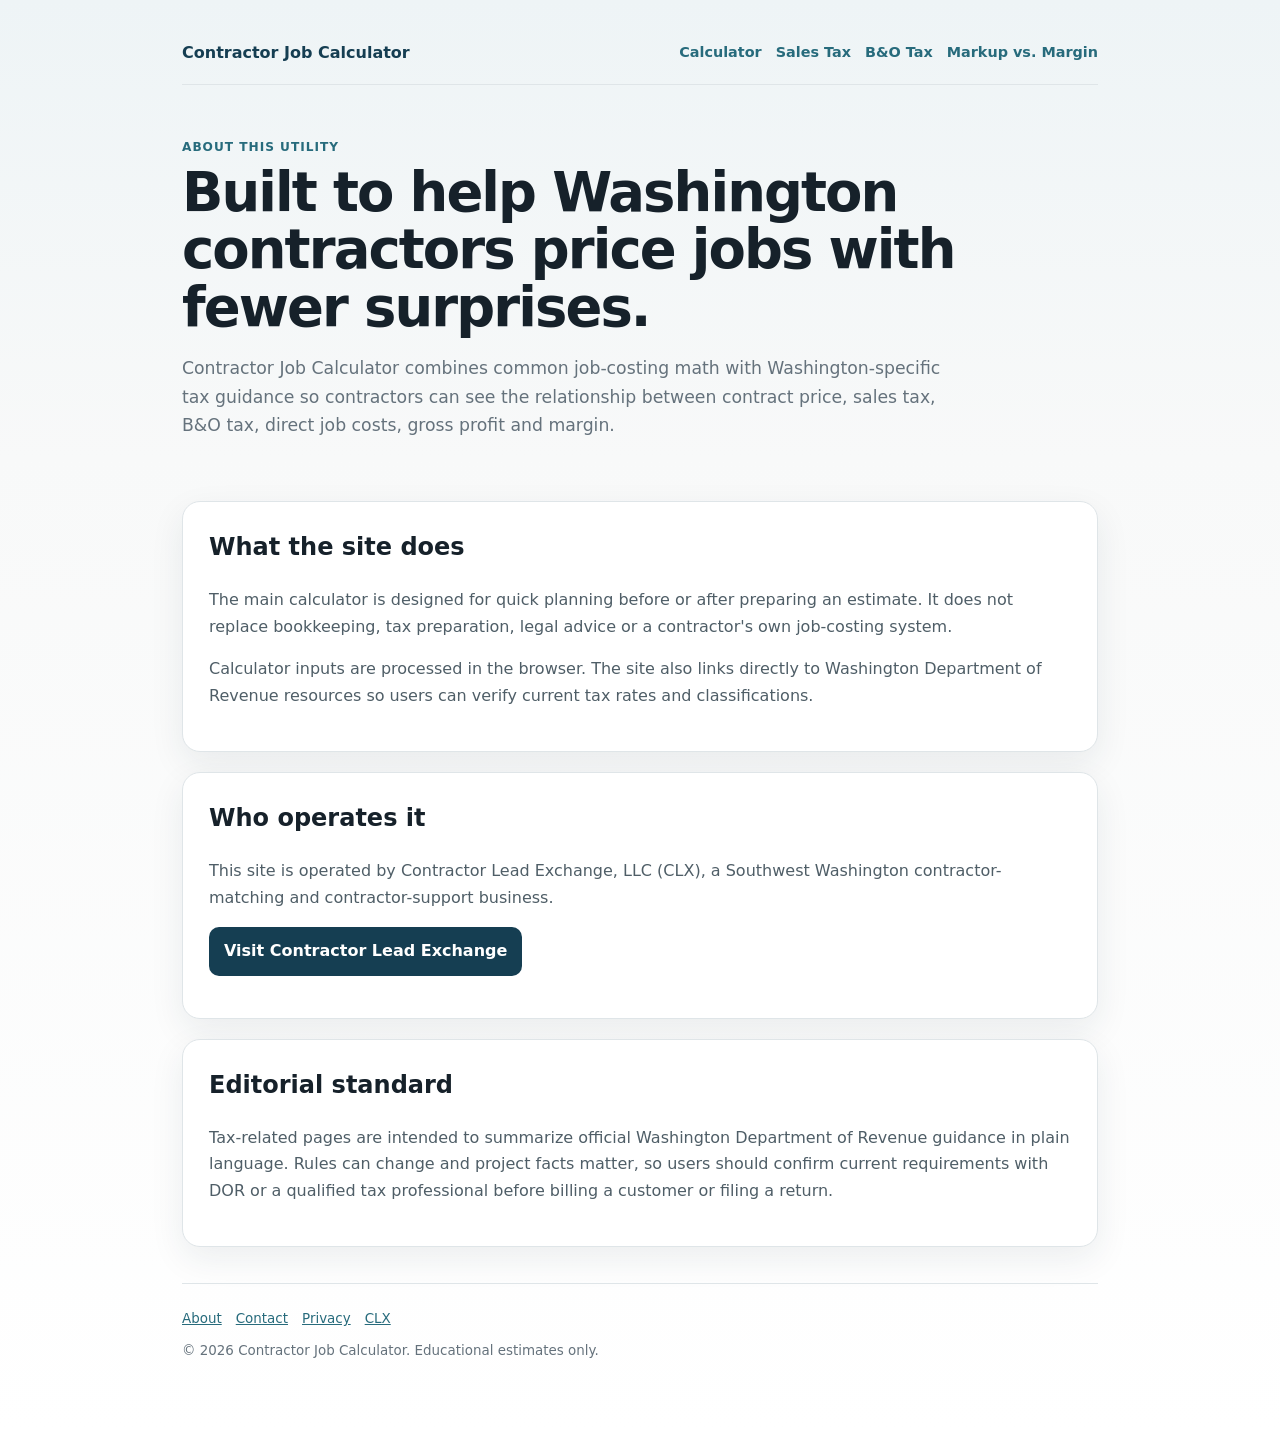
==== about.html @ 200f71b0 "Add About page" ====
<!doctype html><html lang="en"><head><meta charset="utf-8"><meta name="viewport" content="width=device-width,initial-scale=1"><title>About | Contractor Job Calculator</title><meta name="description" content="About Contractor Job Calculator, a free Washington contractor tax, pricing and profit utility powered by Contractor Lead Exchange."><link rel="canonical" href="https://contractorjobcalculator.com/about.html"><link rel="stylesheet" href="site.css"></head><body><div class="wrap"><div class="topbar"><a class="brand" href="/">Contractor Job Calculator</a><nav class="nav"><a href="/">Calculator</a><a href="washington-contractor-sales-tax.html">Sales Tax</a><a href="washington-bo-tax.html">B&O Tax</a><a href="markup-vs-margin.html">Markup vs. Margin</a></nav></div><section class="hero"><div class="eyebrow">About this utility</div><h1>Built to help Washington contractors price jobs with fewer surprises.</h1><p class="lead">Contractor Job Calculator combines common job-costing math with Washington-specific tax guidance so contractors can see the relationship between contract price, sales tax, B&O tax, direct job costs, gross profit and margin.</p></section><section class="card"><h2>What the site does</h2><p>The main calculator is designed for quick planning before or after preparing an estimate. It does not replace bookkeeping, tax preparation, legal advice or a contractor's own job-costing system.</p><p>Calculator inputs are processed in the browser. The site also links directly to Washington Department of Revenue resources so users can verify current tax rates and classifications.</p></section><section class="card"><h2>Who operates it</h2><p>This site is operated by Contractor Lead Exchange, LLC (CLX), a Southwest Washington contractor-matching and contractor-support business.</p><p><a class="button" href="https://contractorleadexchange.com/" rel="noopener">Visit Contractor Lead Exchange</a></p></section><section class="card"><h2>Editorial standard</h2><p>Tax-related pages are intended to summarize official Washington Department of Revenue guidance in plain language. Rules can change and project facts matter, so users should confirm current requirements with DOR or a qualified tax professional before billing a customer or filing a return.</p></section><footer><div class="footerlinks"><a href="about.html">About</a><a href="contact.html">Contact</a><a href="privacy.html">Privacy</a><a href="https://contractorleadexchange.com/">CLX</a></div>© 2026 Contractor Job Calculator. Educational estimates only.</footer></div></body></html>
---- site.css ----
:root{--ink:#16212a;--muted:#65727c;--line:#dfe5e8;--brand:#153e52;--brand2:#276b7c;--bg:#f6f8f9;--card:#fff;--good:#1f6d43;--warn:#8b5d11}*{box-sizing:border-box}body{margin:0;font-family:Inter,system-ui,-apple-system,BlinkMacSystemFont,"Segoe UI",sans-serif;background:linear-gradient(180deg,#eef4f6 0,#f8f9f9 32%,#fff 100%);color:var(--ink);line-height:1.65}.wrap{max-width:960px;margin:0 auto;padding:22px}.topbar{display:flex;justify-content:space-between;align-items:center;gap:20px;padding:18px 0;border-bottom:1px solid var(--line);flex-wrap:wrap}.brand{font-weight:900;color:var(--brand);text-decoration:none}.nav{display:flex;gap:14px;flex-wrap:wrap}.nav a{color:var(--brand2);text-decoration:none;font-weight:750;font-size:.9rem}.hero{padding:52px 0 24px}.eyebrow{font-size:.76rem;letter-spacing:.08em;text-transform:uppercase;color:var(--brand2);font-weight:850}.hero h1{font-size:clamp(2rem,5vw,3.4rem);line-height:1.06;letter-spacing:-.035em;margin:.4rem 0 1rem}.lead{font-size:1.08rem;color:var(--muted);max-width:760px}.card{background:var(--card);border:1px solid var(--line);border-radius:18px;padding:26px;margin:20px 0;box-shadow:0 12px 34px rgba(20,45,60,.08)}h2{margin-top:0}h3{margin-bottom:.35rem}p,li{color:#4f5e67}.callout{background:#f1f7f5;border:1px solid #cfe3d9;border-radius:14px;padding:18px;margin:20px 0}.warning{background:#fff8e9;border:1px solid #ead6a8;border-radius:14px;padding:18px;margin:20px 0}.button{display:inline-block;background:var(--brand);color:white!important;text-decoration:none;font-weight:850;padding:11px 15px;border-radius:10px}.source{font-size:.86rem;color:var(--muted)}.source a{color:var(--brand2)}.grid{display:grid;grid-template-columns:1fr 1fr;gap:18px}.field label{display:block;font-weight:800;margin-bottom:6px}.field input{width:100%;padding:12px;border:1px solid #cfd8dc;border-radius:10px;font:inherit}.result{font-size:1.25rem;font-weight:850;color:var(--good)}table{width:100%;border-collapse:collapse;margin:16px 0}th,td{text-align:left;border-bottom:1px solid var(--line);padding:10px 8px;vertical-align:top}footer{border-top:1px solid var(--line);margin-top:36px;padding:24px 0 46px;color:var(--muted);font-size:.84rem}.footerlinks{display:flex;gap:14px;flex-wrap:wrap;margin-bottom:10px}.footerlinks a{color:var(--brand2)}@media(max-width:700px){.grid{grid-template-columns:1fr}.hero{padding-top:34px}}
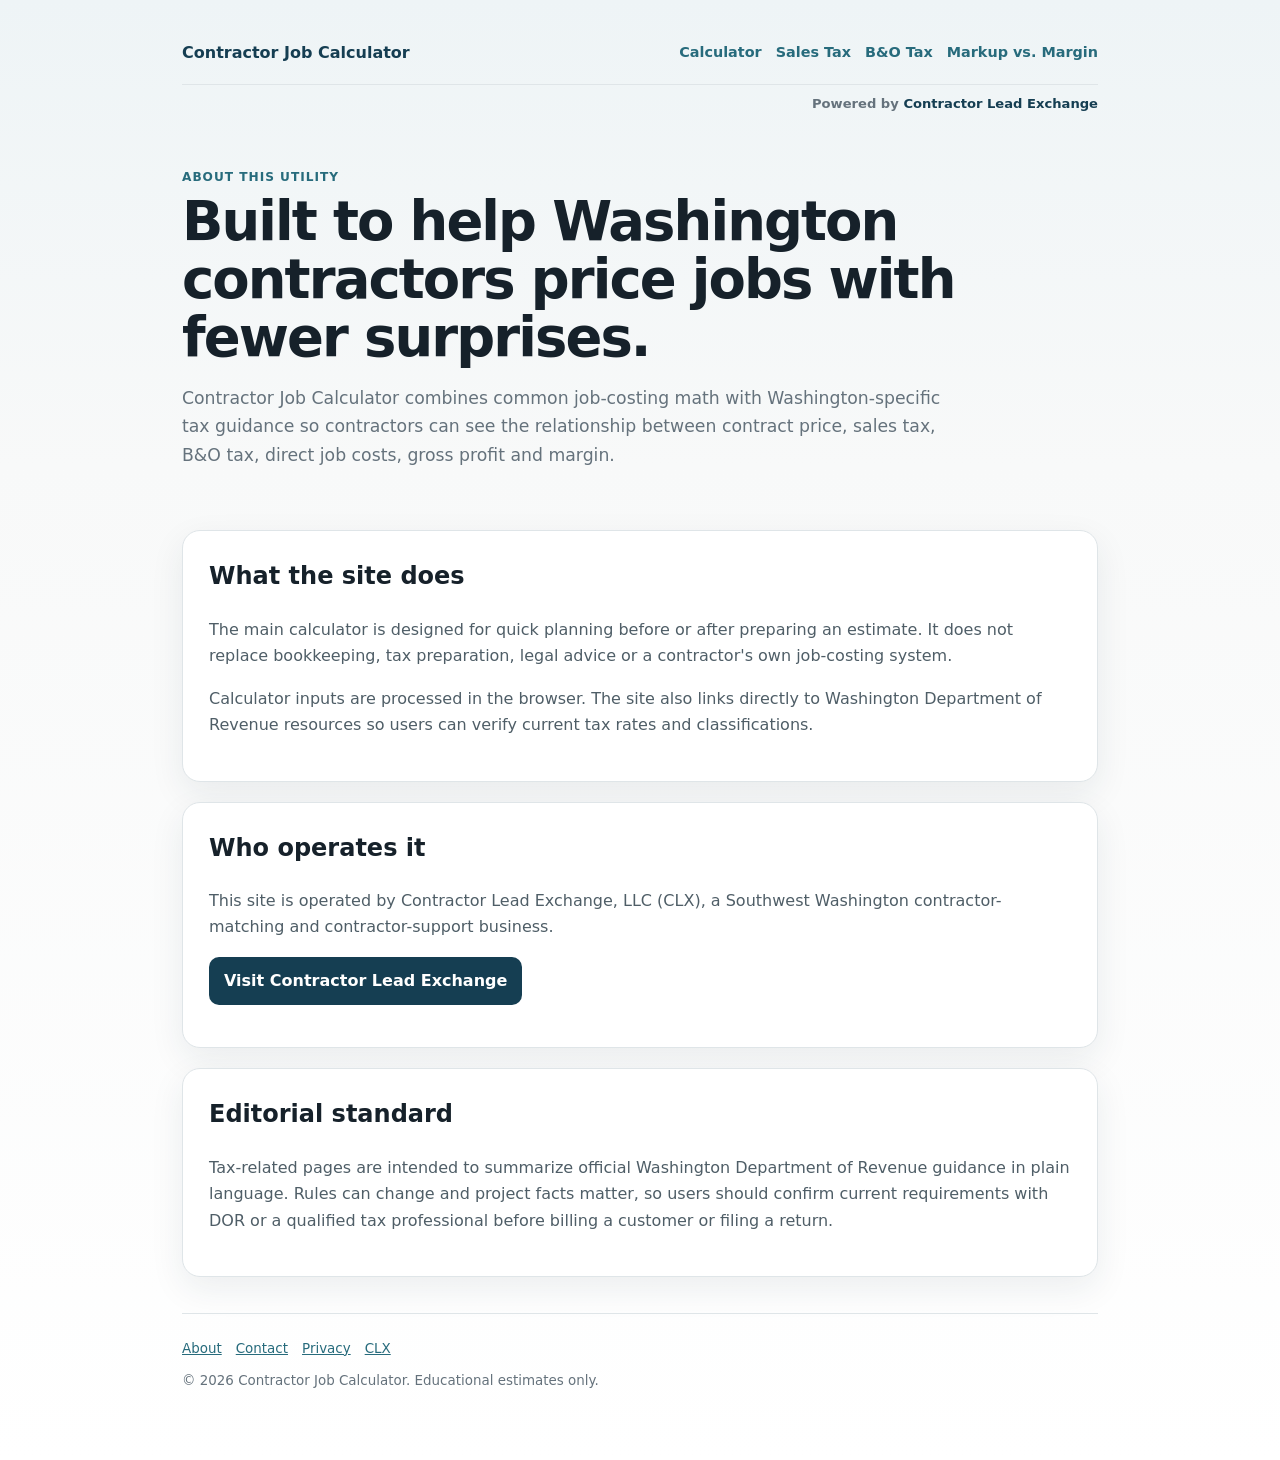
==== commit 2f932681: "Link Powered by CLX on About page" ====
--- a/about.html
+++ b/about.html
@@ -1 +1 @@
-<!doctype html><html lang="en"><head><meta charset="utf-8"><meta name="viewport" content="width=device-width,initial-scale=1"><title>About | Contractor Job Calculator</title><meta name="description" content="About Contractor Job Calculator, a free Washington contractor tax, pricing and profit utility powered by Contractor Lead Exchange."><link rel="canonical" href="https://contractorjobcalculator.com/about.html"><link rel="stylesheet" href="site.css"></head><body><div class="wrap"><div class="topbar"><a class="brand" href="/">Contractor Job Calculator</a><nav class="nav"><a href="/">Calculator</a><a href="washington-contractor-sales-tax.html">Sales Tax</a><a href="washington-bo-tax.html">B&O Tax</a><a href="markup-vs-margin.html">Markup vs. Margin</a></nav></div><section class="hero"><div class="eyebrow">About this utility</div><h1>Built to help Washington contractors price jobs with fewer surprises.</h1><p class="lead">Contractor Job Calculator combines common job-costing math with Washington-specific tax guidance so contractors can see the relationship between contract price, sales tax, B&O tax, direct job costs, gross profit and margin.</p></section><section class="card"><h2>What the site does</h2><p>The main calculator is designed for quick planning before or after preparing an estimate. It does not replace bookkeeping, tax preparation, legal advice or a contractor's own job-costing system.</p><p>Calculator inputs are processed in the browser. The site also links directly to Washington Department of Revenue resources so users can verify current tax rates and classifications.</p></section><section class="card"><h2>Who operates it</h2><p>This site is operated by Contractor Lead Exchange, LLC (CLX), a Southwest Washington contractor-matching and contractor-support business.</p><p><a class="button" href="https://contractorleadexchange.com/" rel="noopener">Visit Contractor Lead Exchange</a></p></section><section class="card"><h2>Editorial standard</h2><p>Tax-related pages are intended to summarize official Washington Department of Revenue guidance in plain language. Rules can change and project facts matter, so users should confirm current requirements with DOR or a qualified tax professional before billing a customer or filing a return.</p></section><footer><div class="footerlinks"><a href="about.html">About</a><a href="contact.html">Contact</a><a href="privacy.html">Privacy</a><a href="https://contractorleadexchange.com/">CLX</a></div>© 2026 Contractor Job Calculator. Educational estimates only.</footer></div></body></html>+<!doctype html><html lang="en"><head><meta charset="utf-8"><meta name="viewport" content="width=device-width,initial-scale=1"><title>About | Contractor Job Calculator</title><meta name="description" content="About Contractor Job Calculator, a free Washington contractor tax, pricing and profit utility powered by Contractor Lead Exchange."><link rel="canonical" href="https://contractorjobcalculator.com/about.html"><script async src="https://pagead2.googlesyndication.com/pagead/js/adsbygoogle.js?client=ca-pub-4738150335550966" crossorigin="anonymous"></script><link rel="stylesheet" href="site.css"></head><body><div class="wrap"><div class="topbar"><a class="brand" href="/">Contractor Job Calculator</a><nav class="nav"><a href="/">Calculator</a><a href="washington-contractor-sales-tax.html">Sales Tax</a><a href="washington-bo-tax.html">B&O Tax</a><a href="markup-vs-margin.html">Markup vs. Margin</a></nav></div><div class="poweredby">Powered by <a href="https://contractorleadexchange.com/contractor-revenue-leak-audit" target="_blank" rel="noopener">Contractor Lead Exchange</a></div><section class="hero"><div class="eyebrow">About this utility</div><h1>Built to help Washington contractors price jobs with fewer surprises.</h1><p class="lead">Contractor Job Calculator combines common job-costing math with Washington-specific tax guidance so contractors can see the relationship between contract price, sales tax, B&O tax, direct job costs, gross profit and margin.</p></section><section class="card"><h2>What the site does</h2><p>The main calculator is designed for quick planning before or after preparing an estimate. It does not replace bookkeeping, tax preparation, legal advice or a contractor's own job-costing system.</p><p>Calculator inputs are processed in the browser. The site also links directly to Washington Department of Revenue resources so users can verify current tax rates and classifications.</p></section><section class="card"><h2>Who operates it</h2><p>This site is operated by Contractor Lead Exchange, LLC (CLX), a Southwest Washington contractor-matching and contractor-support business.</p><p><a class="button" href="https://contractorleadexchange.com/" rel="noopener">Visit Contractor Lead Exchange</a></p></section><section class="card"><h2>Editorial standard</h2><p>Tax-related pages are intended to summarize official Washington Department of Revenue guidance in plain language. Rules can change and project facts matter, so users should confirm current requirements with DOR or a qualified tax professional before billing a customer or filing a return.</p></section><footer><div class="footerlinks"><a href="about.html">About</a><a href="contact.html">Contact</a><a href="privacy.html">Privacy</a><a href="https://contractorleadexchange.com/">CLX</a></div>© 2026 Contractor Job Calculator. Educational estimates only.</footer></div></body></html>
--- a/site.css
+++ b/site.css
@@ -1 +1 @@
-:root{--ink:#16212a;--muted:#65727c;--line:#dfe5e8;--brand:#153e52;--brand2:#276b7c;--bg:#f6f8f9;--card:#fff;--good:#1f6d43;--warn:#8b5d11}*{box-sizing:border-box}body{margin:0;font-family:Inter,system-ui,-apple-system,BlinkMacSystemFont,"Segoe UI",sans-serif;background:linear-gradient(180deg,#eef4f6 0,#f8f9f9 32%,#fff 100%);color:var(--ink);line-height:1.65}.wrap{max-width:960px;margin:0 auto;padding:22px}.topbar{display:flex;justify-content:space-between;align-items:center;gap:20px;padding:18px 0;border-bottom:1px solid var(--line);flex-wrap:wrap}.brand{font-weight:900;color:var(--brand);text-decoration:none}.nav{display:flex;gap:14px;flex-wrap:wrap}.nav a{color:var(--brand2);text-decoration:none;font-weight:750;font-size:.9rem}.hero{padding:52px 0 24px}.eyebrow{font-size:.76rem;letter-spacing:.08em;text-transform:uppercase;color:var(--brand2);font-weight:850}.hero h1{font-size:clamp(2rem,5vw,3.4rem);line-height:1.06;letter-spacing:-.035em;margin:.4rem 0 1rem}.lead{font-size:1.08rem;color:var(--muted);max-width:760px}.card{background:var(--card);border:1px solid var(--line);border-radius:18px;padding:26px;margin:20px 0;box-shadow:0 12px 34px rgba(20,45,60,.08)}h2{margin-top:0}h3{margin-bottom:.35rem}p,li{color:#4f5e67}.callout{background:#f1f7f5;border:1px solid #cfe3d9;border-radius:14px;padding:18px;margin:20px 0}.warning{background:#fff8e9;border:1px solid #ead6a8;border-radius:14px;padding:18px;margin:20px 0}.button{display:inline-block;background:var(--brand);color:white!important;text-decoration:none;font-weight:850;padding:11px 15px;border-radius:10px}.source{font-size:.86rem;color:var(--muted)}.source a{color:var(--brand2)}.grid{display:grid;grid-template-columns:1fr 1fr;gap:18px}.field label{display:block;font-weight:800;margin-bottom:6px}.field input{width:100%;padding:12px;border:1px solid #cfd8dc;border-radius:10px;font:inherit}.result{font-size:1.25rem;font-weight:850;color:var(--good)}table{width:100%;border-collapse:collapse;margin:16px 0}th,td{text-align:left;border-bottom:1px solid var(--line);padding:10px 8px;vertical-align:top}footer{border-top:1px solid var(--line);margin-top:36px;padding:24px 0 46px;color:var(--muted);font-size:.84rem}.footerlinks{display:flex;gap:14px;flex-wrap:wrap;margin-bottom:10px}.footerlinks a{color:var(--brand2)}@media(max-width:700px){.grid{grid-template-columns:1fr}.hero{padding-top:34px}}+:root{--ink:#16212a;--muted:#65727c;--line:#dfe5e8;--brand:#153e52;--brand2:#276b7c;--bg:#f6f8f9;--card:#fff;--good:#1f6d43;--warn:#8b5d11}*{box-sizing:border-box}body{margin:0;font-family:Inter,system-ui,-apple-system,BlinkMacSystemFont,"Segoe UI",sans-serif;background:linear-gradient(180deg,#eef4f6 0,#f8f9f9 32%,#fff 100%);color:var(--ink);line-height:1.65}.wrap{max-width:960px;margin:0 auto;padding:22px}.topbar{display:flex;justify-content:space-between;align-items:center;gap:20px;padding:18px 0;border-bottom:1px solid var(--line);flex-wrap:wrap}.brand{font-weight:900;color:var(--brand);text-decoration:none}.nav{display:flex;gap:14px;flex-wrap:wrap}.nav a{color:var(--brand2);text-decoration:none;font-weight:750;font-size:.9rem}.poweredby{text-align:right;color:var(--muted);font-size:.82rem;font-weight:700;margin-top:8px}.poweredby a{color:var(--brand);font-weight:850;text-decoration:none}.poweredby a:hover{text-decoration:underline}.hero{padding:52px 0 24px}.eyebrow{font-size:.76rem;letter-spacing:.08em;text-transform:uppercase;color:var(--brand2);font-weight:850}.hero h1{font-size:clamp(2rem,5vw,3.4rem);line-height:1.06;letter-spacing:-.035em;margin:.4rem 0 1rem}.lead{font-size:1.08rem;color:var(--muted);max-width:760px}.card{background:var(--card);border:1px solid var(--line);border-radius:18px;padding:26px;margin:20px 0;box-shadow:0 12px 34px rgba(20,45,60,.08)}h2{margin-top:0}h3{margin-bottom:.35rem}p,li{color:#4f5e67}.callout{background:#f1f7f5;border:1px solid #cfe3d9;border-radius:14px;padding:18px;margin:20px 0}.warning{background:#fff8e9;border:1px solid #ead6a8;border-radius:14px;padding:18px;margin:20px 0}.button{display:inline-block;background:var(--brand);color:white!important;text-decoration:none;font-weight:850;padding:11px 15px;border-radius:10px}.source{font-size:.86rem;color:var(--muted)}.source a{color:var(--brand2)}.grid{display:grid;grid-template-columns:1fr 1fr;gap:18px}.field label{display:block;font-weight:800;margin-bottom:6px}.field input{width:100%;padding:12px;border:1px solid #cfd8dc;border-radius:10px;font:inherit}.result{font-size:1.25rem;font-weight:850;color:var(--good)}table{width:100%;border-collapse:collapse;margin:16px 0}th,td{text-align:left;border-bottom:1px solid var(--line);padding:10px 8px;vertical-align:top}.ad-slot{min-height:82px;border:1px dashed #b8c2c7;border-radius:14px;background:#fbfcfc;display:flex;align-items:center;justify-content:center;color:#849199;font-size:.85rem;margin:8px 0 24px;text-align:center;padding:14px}footer{border-top:1px solid var(--line);margin-top:36px;padding:24px 0 46px;color:var(--muted);font-size:.84rem}.footerlinks{display:flex;gap:14px;flex-wrap:wrap;margin-bottom:10px}.footerlinks a{color:var(--brand2)}@media(max-width:700px){.grid{grid-template-columns:1fr}.hero{padding-top:34px}.poweredby{text-align:left}}
